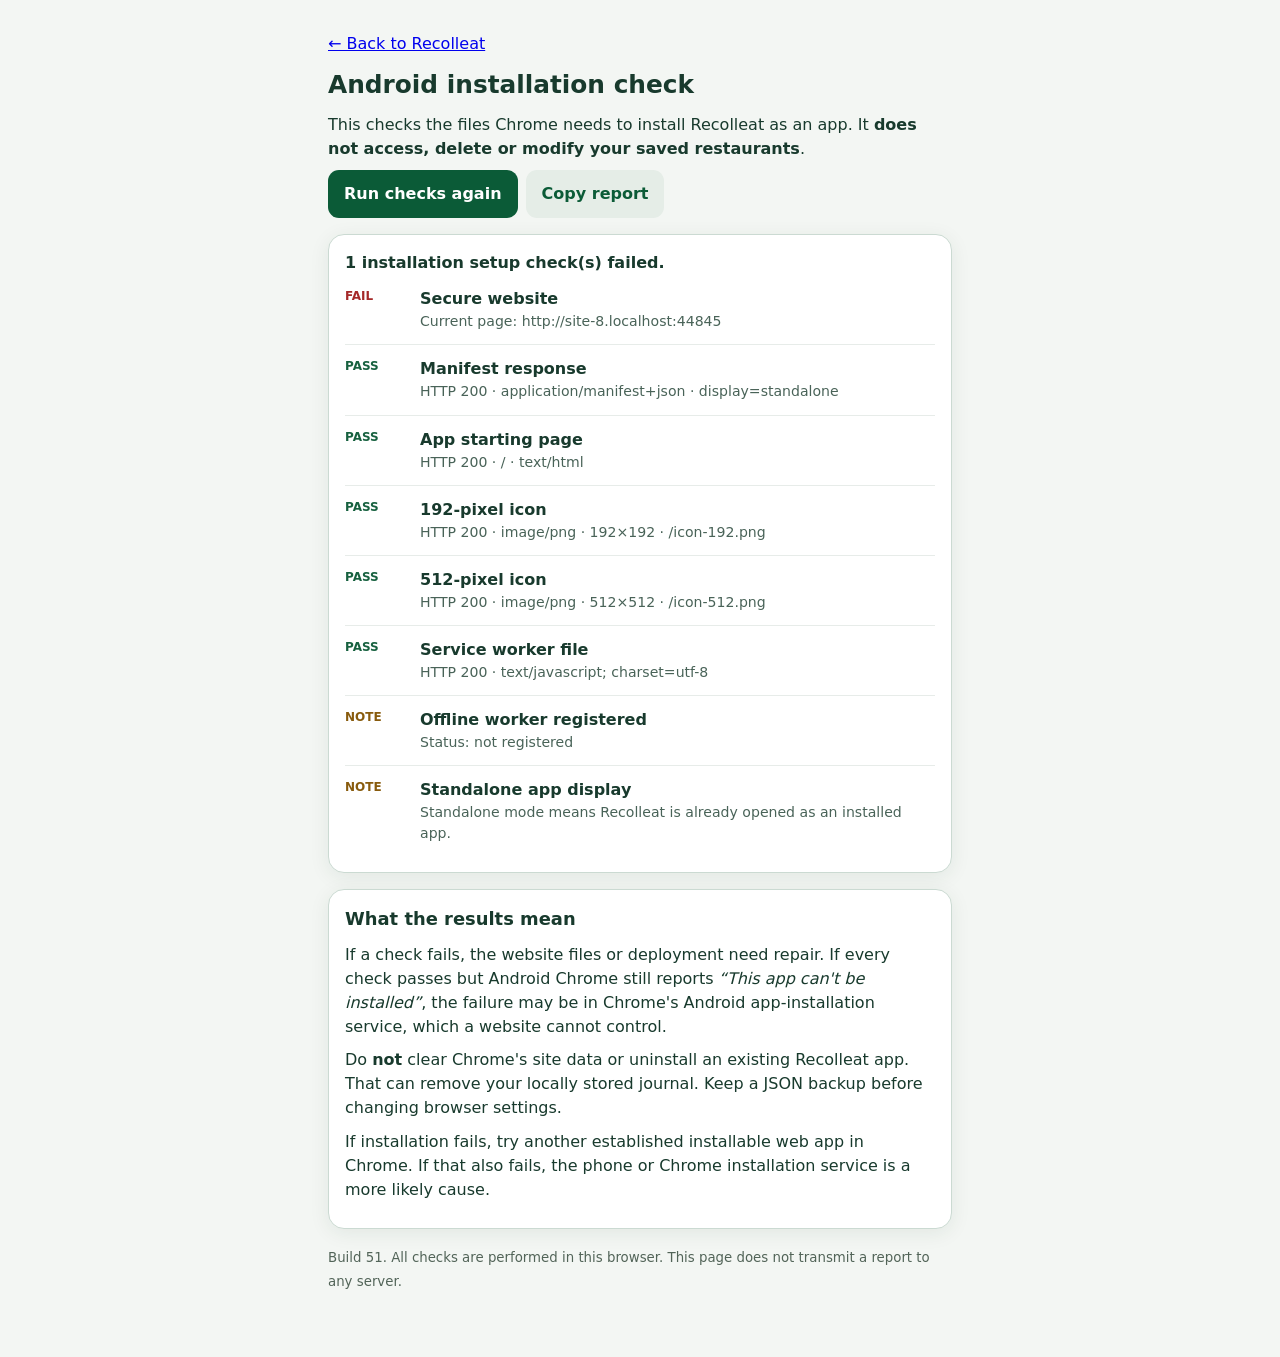
==== install-check.html @ e539c8e4 "Add files via upload" ====
<!DOCTYPE html>
<html lang="en"><head><meta charset="utf-8"><meta name="viewport" content="width=device-width, initial-scale=1"><title>Recolleat — Android installation check</title>
<meta name="theme-color" content="#0b5b37"><style>
:root{font-family:system-ui,-apple-system,BlinkMacSystemFont,"Segoe UI",sans-serif;color-scheme:light dark}*{box-sizing:border-box}
body{background:#f3f6f3;color:#183a2d;margin:0;line-height:1.5}main{max-width:660px;padding:22px 18px 55px;margin:auto}
h1{font-size:1.55rem;margin:10px 0}p{margin:.6em 0}small{color:#526458}.panel{background:white;border-radius:16px;border:1px solid #cbdad2;padding:16px;margin:16px 0;box-shadow:0 4px 20px #163d2214}
.result{display:flex;gap:10px;padding:12px 0;border-bottom:1px solid #e7ece9;align-items:start}.result:last-child{border:0}
.status{flex:0 0 65px;font-size:12px;font-weight:800;text-transform:uppercase;color:#17613f}.status.fail{color:#a52929}.status.warn{color:#885b0d}
.detail{overflow-wrap:anywhere;font-size:.88rem;color:#496358}strong{color:#183a2d}
button,a.action{border:0;background:#0b5b37;color:#fff;padding:12px 16px;border-radius:11px;cursor:pointer;font:inherit;font-weight:650;text-decoration:none;display:inline-block}button.secondary{background:#e5ede7;color:#0b5b37}
.actions{display:flex;gap:8px;flex-wrap:wrap}code{overflow-wrap:anywhere;background:#eef2ee;padding:1px 4px;border-radius:3px}
@media(prefers-color-scheme:dark){body{background:#10251d;color:#e4f5ea}.panel{background:#173126;border-color:#416454}.detail,small{color:#b3c9ba}.result{border-color:#345643}strong{color:#f0fff4}.status{color:#7bdbab}.status.fail{color:#ff8787}.status.warn{color:#ffcd71}.secondary{color:#103924}}
</style></head><body><main><p><a href="./">← Back to Recolleat</a></p><h1>Android installation check</h1>
<p>This checks the files Chrome needs to install Recolleat as an app. It <b>does not access, delete or modify your saved restaurants</b>.</p>
<div class="actions"><button id="run" type="button">Run checks again</button><button id="copy" class="secondary" type="button">Copy report</button></div>
<section class="panel" aria-live="polite"><strong id="summary">Checking installation setup…</strong><div id="results"></div></section>
<div class="panel"><h2 style="font-size:1.12rem;margin:0 0 8px">What the results mean</h2>
<p>If a check fails, the website files or deployment need repair. If every check passes but Android Chrome still reports <em>“This app can't be installed”</em>, the failure may be in Chrome's Android app-installation service, which a website cannot control.</p>
<p>Do <b>not</b> clear Chrome's site data or uninstall an existing Recolleat app. That can remove your locally stored journal. Keep a JSON backup before changing browser settings.</p>
<p>If installation fails, try another established installable web app in Chrome. If that also fails, the phone or Chrome installation service is a more likely cause.</p></div>
<p><small>Build 51. All checks are performed in this browser. This page does not transmit a report to any server.</small></p>
</main><script>
(function(){'use strict';
 const rows=[];const results=document.getElementById('results'),summary=document.getElementById('summary');
 const add=(label,ok,detail,kind)=>{rows.push({label,status:kind||(ok?'PASS':'FAIL'),detail}); const row=document.createElement('div');row.className='result'; const badge=document.createElement('div');badge.className='status '+(ok?'':kind==='NOTE'?'warn':'fail');badge.textContent=kind||(ok?'PASS':'FAIL');const content=document.createElement('div'),title=document.createElement('strong'),description=document.createElement('div');title.textContent=label;description.className='detail';description.textContent=detail;content.append(title,description);row.append(badge,content);results.append(row)};
 const retrieve=async (url)=>{let res=await fetch(url,{cache:'no-store'});return res};
 async function check(){results.replaceChildren();rows.length=0;summary.textContent='Running checks…';
 add('Secure website',location.protocol==='https:','Current page: '+location.origin);
 let manifest=null;
 try{
   const r=await retrieve('/manifest.webmanifest?install-check='+Date.now());const type=r.headers.get('content-type')||'(none)';
   if(!r.ok)throw Error('HTTP '+r.status);
   manifest=await r.json();
   const ok=/json|manifest/.test(type)&&manifest.name&&manifest.start_url&&manifest.scope&&['standalone','fullscreen','minimal-ui'].includes(manifest.display);
   add('Manifest response',Boolean(ok),'HTTP '+r.status+' · '+type+' · display='+String(manifest.display));
 }catch(e){add('Manifest response',false,String(e))}
 if(manifest){
  let startUrl;try{startUrl=new URL(manifest.start_url,location.origin);const r=await retrieve(startUrl.href);add('App starting page',r.ok&&r.headers.get('content-type')?.includes('text/html'),'HTTP '+r.status+' · '+startUrl.pathname+' · '+r.headers.get('content-type'));}catch(e){add('App starting page',false,String(e))}
  const icons=Array.isArray(manifest.icons)?manifest.icons:[];
  for(const size of [192,512]){
   const icon=icons.find(x=>x.sizes?.includes(String(size)+'x'+String(size))&&(!x.purpose||x.purpose.includes('any')));
   if(!icon){add(size+'-pixel icon',false,'Not declared in manifest');continue}
   try{const url=new URL(icon.src,location.origin);const r=await retrieve(url.href+'?install-check='+Date.now());const type=r.headers.get('content-type')||'(none)';const blob=await r.blob();
    let width=0,height=0;try{const bitmap=await createImageBitmap(blob);width=bitmap.width;height=bitmap.height;bitmap.close()}catch{}
    add(size+'-pixel icon',r.ok&&/image\//.test(type)&&width===size&&height===size,'HTTP '+r.status+' · '+type+' · '+width+'×'+height+' · '+url.pathname);
   }catch(e){add(size+'-pixel icon',false,String(e))}
  }
 }
 try{const r=await retrieve('/service-worker.js?install-check='+Date.now());add('Service worker file',r.ok&&/javascript|ecmascript/.test(r.headers.get('content-type')||''),'HTTP '+r.status+' · '+r.headers.get('content-type'))}catch(e){add('Service worker file',false,String(e))}
 if('serviceWorker' in navigator){try{const reg=await navigator.serviceWorker.getRegistration('/');add('Offline worker registered',Boolean(reg&&reg.active),'Status: '+(reg?.active?.state||'not registered'),!reg?'NOTE':undefined)}catch(e){add('Offline worker registered',false,String(e))}}else add('Offline worker registered',false,'Not supported by this browser');
 add('Standalone app display',matchMedia('(display-mode: standalone)').matches,'Standalone mode means Recolleat is already opened as an installed app.','NOTE');
 const fails=rows.filter(x=>x.status==='FAIL').length;summary.textContent=fails?fails+' installation setup check(s) failed.':'No failures detected in the web app files. Android installation still needs a device-level test.';
 }
 document.getElementById('run').addEventListener('click',check);
 document.getElementById('copy').addEventListener('click',async()=>{const text='Recolleat installation check (Build 51)\n'+rows.map(r=>r.status+' | '+r.label+': '+r.detail).join('\n');try{await navigator.clipboard.writeText(text);alert('Report copied.')}catch{prompt('Copy report:',text)}});
 check();
})();
</script></body></html>
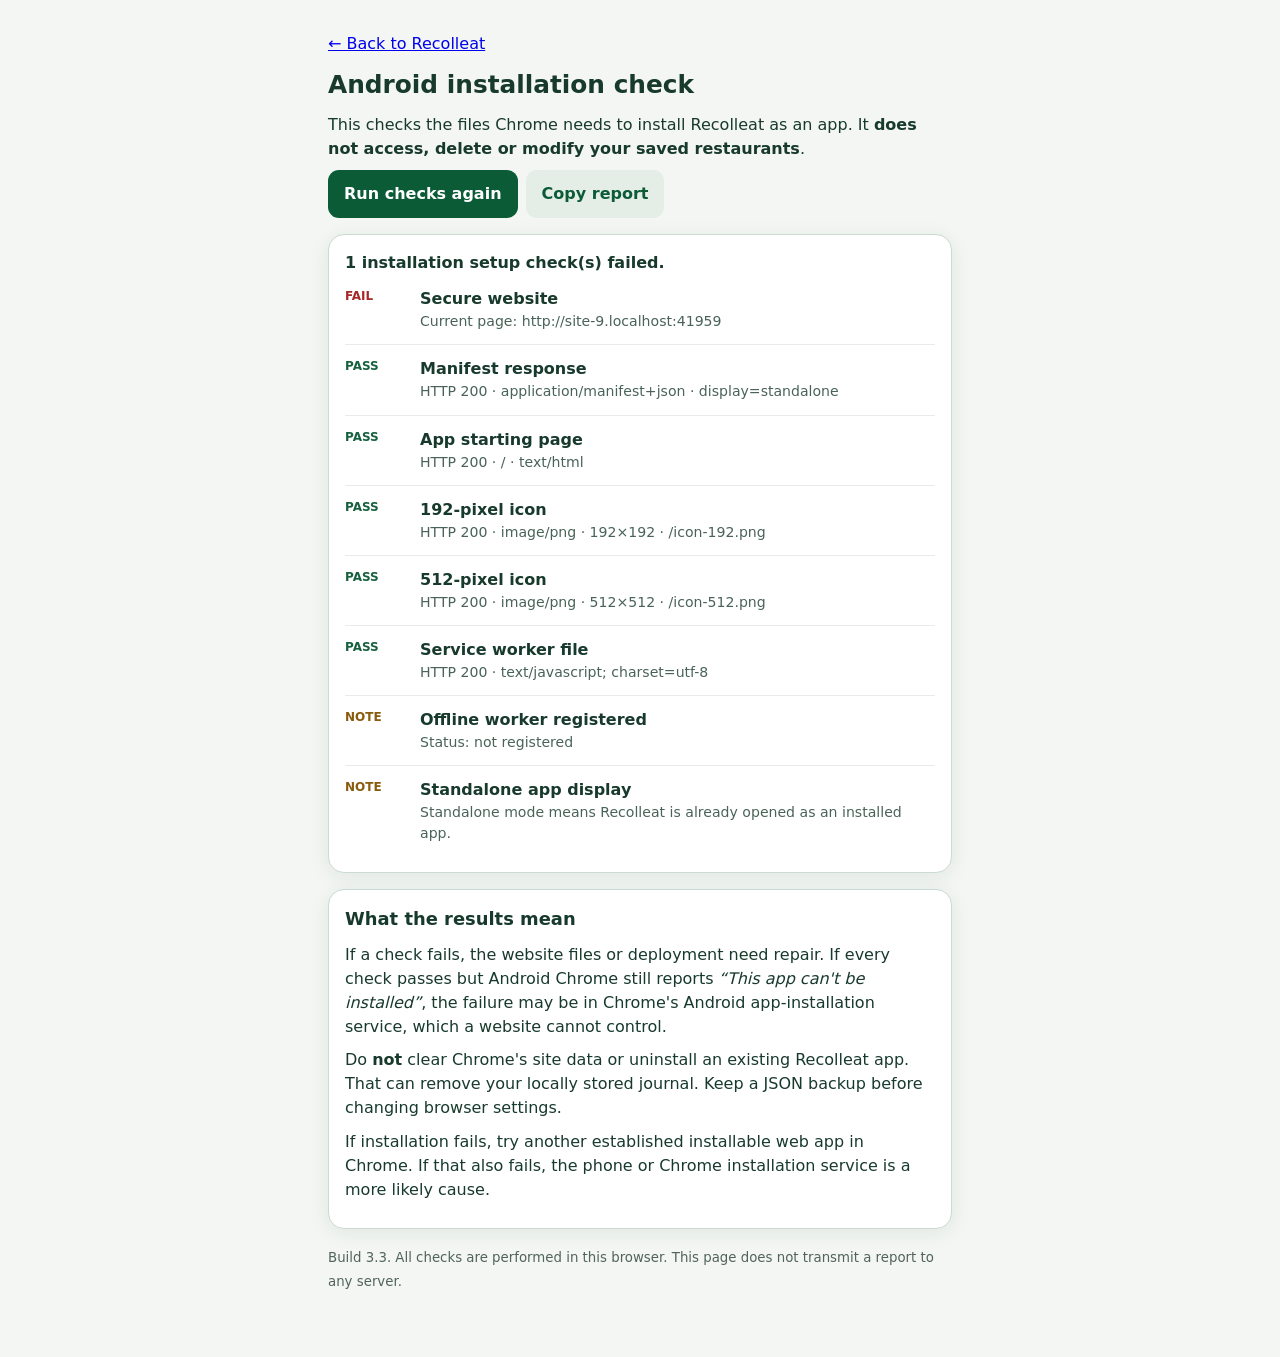
==== commit bf318170: "Add files via upload" ====
--- a/install-check.html
+++ b/install-check.html
@@ -18,7 +18,7 @@
 <p>If a check fails, the website files or deployment need repair. If every check passes but Android Chrome still reports <em>“This app can't be installed”</em>, the failure may be in Chrome's Android app-installation service, which a website cannot control.</p>
 <p>Do <b>not</b> clear Chrome's site data or uninstall an existing Recolleat app. That can remove your locally stored journal. Keep a JSON backup before changing browser settings.</p>
 <p>If installation fails, try another established installable web app in Chrome. If that also fails, the phone or Chrome installation service is a more likely cause.</p></div>
-<p><small>Build 51. All checks are performed in this browser. This page does not transmit a report to any server.</small></p>
+<p><small>Build 3.3. All checks are performed in this browser. This page does not transmit a report to any server.</small></p>
 </main><script>
 (function(){'use strict';
  const rows=[];const results=document.getElementById('results'),summary=document.getElementById('summary');
@@ -40,7 +40,7 @@
   for(const size of [192,512]){
    const icon=icons.find(x=>x.sizes?.includes(String(size)+'x'+String(size))&&(!x.purpose||x.purpose.includes('any')));
    if(!icon){add(size+'-pixel icon',false,'Not declared in manifest');continue}
-   try{const url=new URL(icon.src,location.origin);const r=await retrieve(url.href+'?install-check='+Date.now());const type=r.headers.get('content-type')||'(none)';const blob=await r.blob();
+   try{const url=new URL(icon.src,location.origin);url.searchParams.set('install-check',String(Date.now()));const r=await retrieve(url.href);const type=r.headers.get('content-type')||'(none)';const blob=await r.blob();
     let width=0,height=0;try{const bitmap=await createImageBitmap(blob);width=bitmap.width;height=bitmap.height;bitmap.close()}catch{}
     add(size+'-pixel icon',r.ok&&/image\//.test(type)&&width===size&&height===size,'HTTP '+r.status+' · '+type+' · '+width+'×'+height+' · '+url.pathname);
    }catch(e){add(size+'-pixel icon',false,String(e))}
@@ -52,7 +52,7 @@
  const fails=rows.filter(x=>x.status==='FAIL').length;summary.textContent=fails?fails+' installation setup check(s) failed.':'No failures detected in the web app files. Android installation still needs a device-level test.';
  }
  document.getElementById('run').addEventListener('click',check);
- document.getElementById('copy').addEventListener('click',async()=>{const text='Recolleat installation check (Build 51)\n'+rows.map(r=>r.status+' | '+r.label+': '+r.detail).join('\n');try{await navigator.clipboard.writeText(text);alert('Report copied.')}catch{prompt('Copy report:',text)}});
+ document.getElementById('copy').addEventListener('click',async()=>{const text='Recolleat installation check (Build 3.3)\n'+rows.map(r=>r.status+' | '+r.label+': '+r.detail).join('\n');try{await navigator.clipboard.writeText(text);alert('Report copied.')}catch{prompt('Copy report:',text)}});
  check();
 })();
 </script></body></html>
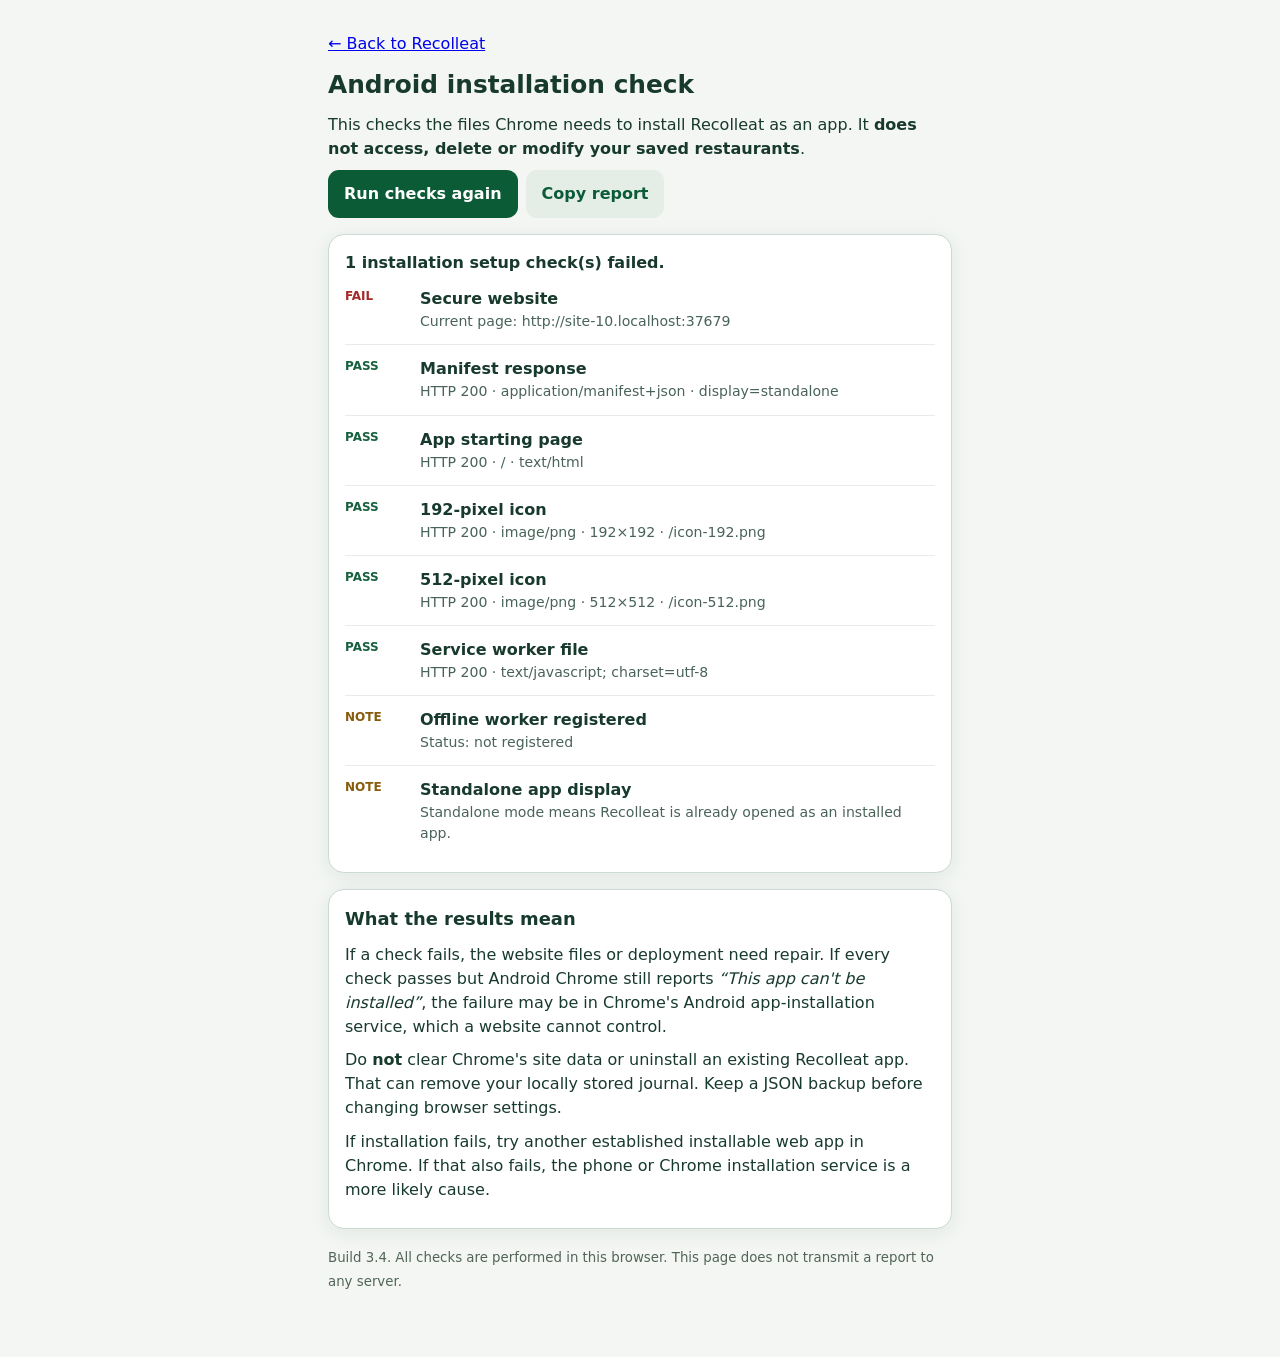
==== commit 44dabd97: "Add files via upload" ====
--- a/install-check.html
+++ b/install-check.html
@@ -18,7 +18,7 @@
 <p>If a check fails, the website files or deployment need repair. If every check passes but Android Chrome still reports <em>“This app can't be installed”</em>, the failure may be in Chrome's Android app-installation service, which a website cannot control.</p>
 <p>Do <b>not</b> clear Chrome's site data or uninstall an existing Recolleat app. That can remove your locally stored journal. Keep a JSON backup before changing browser settings.</p>
 <p>If installation fails, try another established installable web app in Chrome. If that also fails, the phone or Chrome installation service is a more likely cause.</p></div>
-<p><small>Build 3.3. All checks are performed in this browser. This page does not transmit a report to any server.</small></p>
+<p><small>Build 3.4. All checks are performed in this browser. This page does not transmit a report to any server.</small></p>
 </main><script>
 (function(){'use strict';
  const rows=[];const results=document.getElementById('results'),summary=document.getElementById('summary');
@@ -52,7 +52,7 @@
  const fails=rows.filter(x=>x.status==='FAIL').length;summary.textContent=fails?fails+' installation setup check(s) failed.':'No failures detected in the web app files. Android installation still needs a device-level test.';
  }
  document.getElementById('run').addEventListener('click',check);
- document.getElementById('copy').addEventListener('click',async()=>{const text='Recolleat installation check (Build 3.3)\n'+rows.map(r=>r.status+' | '+r.label+': '+r.detail).join('\n');try{await navigator.clipboard.writeText(text);alert('Report copied.')}catch{prompt('Copy report:',text)}});
+ document.getElementById('copy').addEventListener('click',async()=>{const text='Recolleat installation check (Build 3.4)\n'+rows.map(r=>r.status+' | '+r.label+': '+r.detail).join('\n');try{await navigator.clipboard.writeText(text);alert('Report copied.')}catch{prompt('Copy report:',text)}});
  check();
 })();
 </script></body></html>
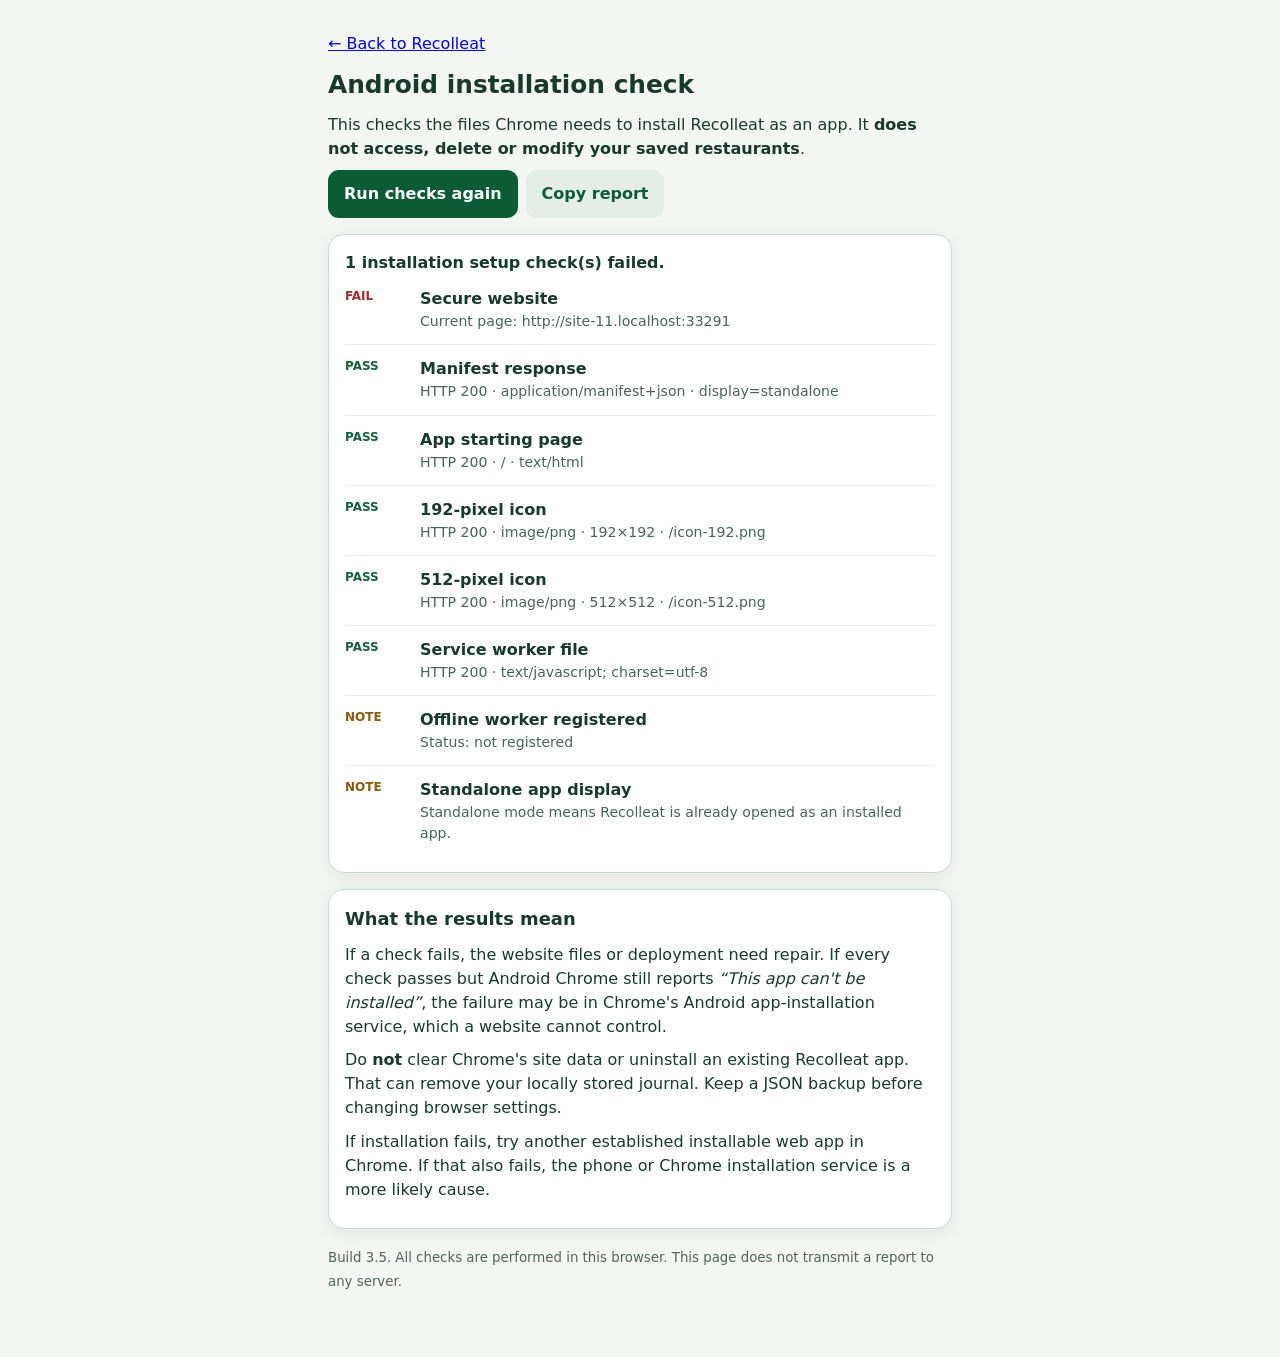
==== commit f1650ac8: "Add files via upload" ====
--- a/install-check.html
+++ b/install-check.html
@@ -18,7 +18,7 @@
 <p>If a check fails, the website files or deployment need repair. If every check passes but Android Chrome still reports <em>“This app can't be installed”</em>, the failure may be in Chrome's Android app-installation service, which a website cannot control.</p>
 <p>Do <b>not</b> clear Chrome's site data or uninstall an existing Recolleat app. That can remove your locally stored journal. Keep a JSON backup before changing browser settings.</p>
 <p>If installation fails, try another established installable web app in Chrome. If that also fails, the phone or Chrome installation service is a more likely cause.</p></div>
-<p><small>Build 3.4. All checks are performed in this browser. This page does not transmit a report to any server.</small></p>
+<p><small>Build 3.5. All checks are performed in this browser. This page does not transmit a report to any server.</small></p>
 </main><script>
 (function(){'use strict';
  const rows=[];const results=document.getElementById('results'),summary=document.getElementById('summary');
@@ -52,7 +52,7 @@
  const fails=rows.filter(x=>x.status==='FAIL').length;summary.textContent=fails?fails+' installation setup check(s) failed.':'No failures detected in the web app files. Android installation still needs a device-level test.';
  }
  document.getElementById('run').addEventListener('click',check);
- document.getElementById('copy').addEventListener('click',async()=>{const text='Recolleat installation check (Build 3.4)\n'+rows.map(r=>r.status+' | '+r.label+': '+r.detail).join('\n');try{await navigator.clipboard.writeText(text);alert('Report copied.')}catch{prompt('Copy report:',text)}});
+ document.getElementById('copy').addEventListener('click',async()=>{const text='Recolleat installation check (Build 3.5)\n'+rows.map(r=>r.status+' | '+r.label+': '+r.detail).join('\n');try{await navigator.clipboard.writeText(text);alert('Report copied.')}catch{prompt('Copy report:',text)}});
  check();
 })();
 </script></body></html>
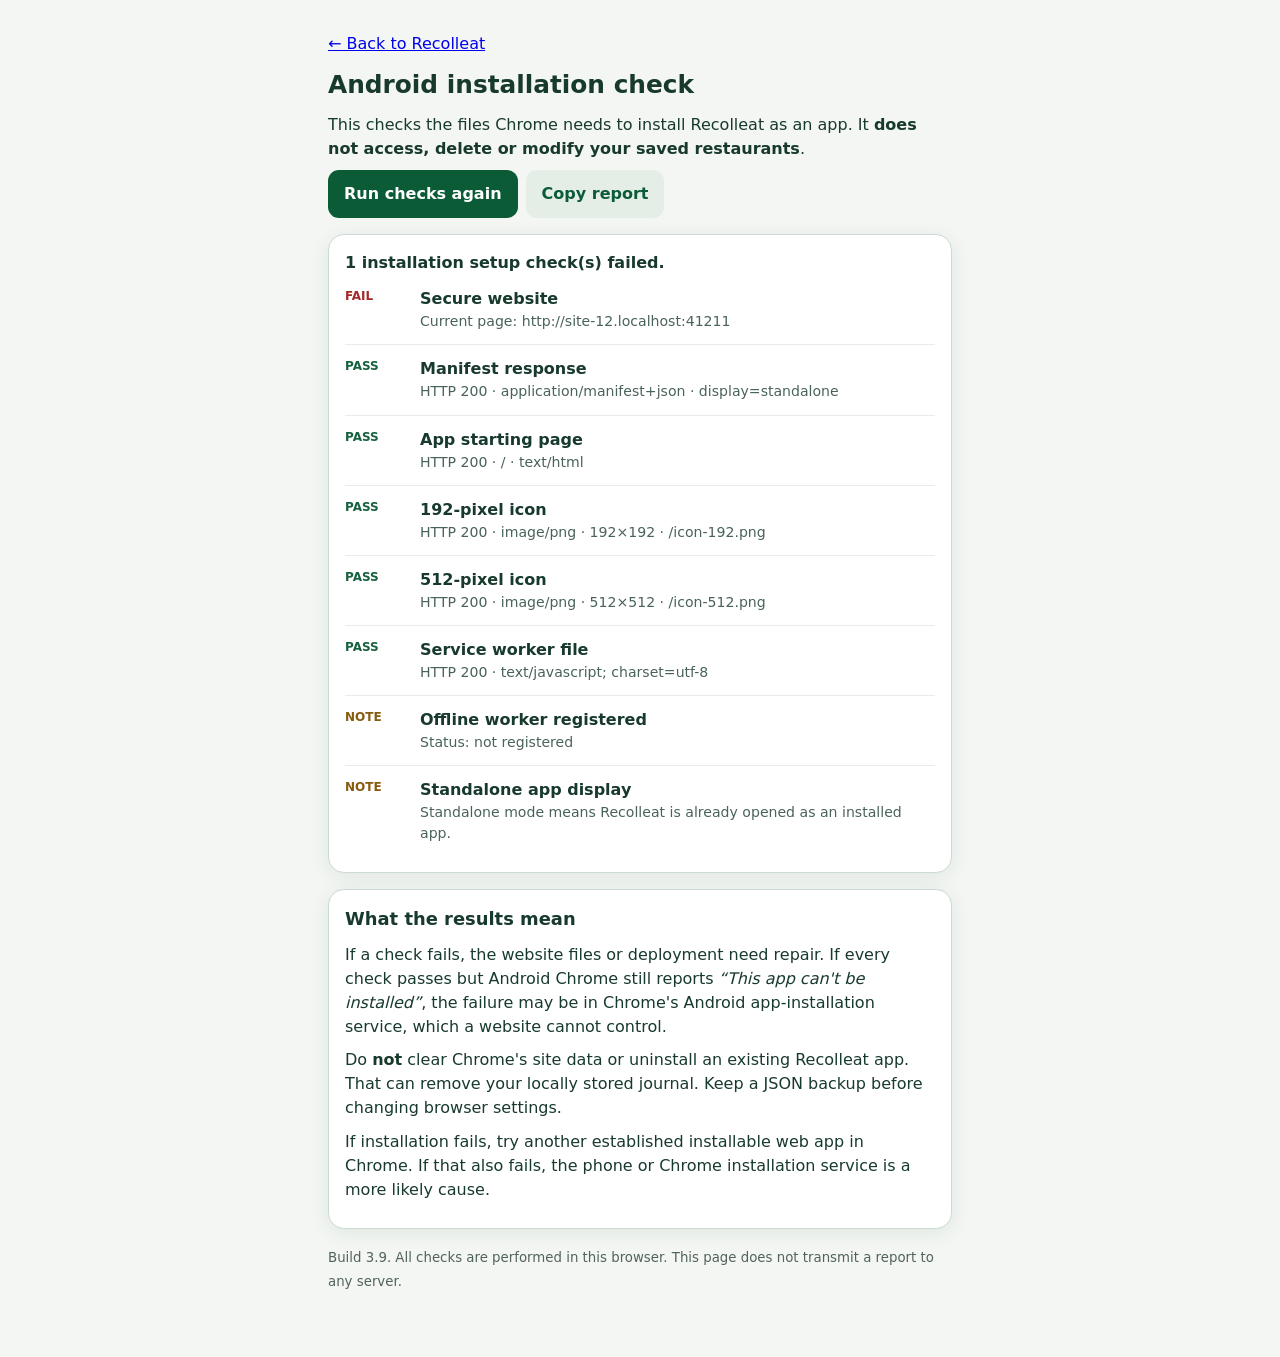
==== commit 3c6da57d: "Add files via upload" ====
--- a/install-check.html
+++ b/install-check.html
@@ -18,7 +18,7 @@
 <p>If a check fails, the website files or deployment need repair. If every check passes but Android Chrome still reports <em>“This app can't be installed”</em>, the failure may be in Chrome's Android app-installation service, which a website cannot control.</p>
 <p>Do <b>not</b> clear Chrome's site data or uninstall an existing Recolleat app. That can remove your locally stored journal. Keep a JSON backup before changing browser settings.</p>
 <p>If installation fails, try another established installable web app in Chrome. If that also fails, the phone or Chrome installation service is a more likely cause.</p></div>
-<p><small>Build 3.5. All checks are performed in this browser. This page does not transmit a report to any server.</small></p>
+<p><small>Build 3.9. All checks are performed in this browser. This page does not transmit a report to any server.</small></p>
 </main><script>
 (function(){'use strict';
  const rows=[];const results=document.getElementById('results'),summary=document.getElementById('summary');
@@ -52,7 +52,7 @@
  const fails=rows.filter(x=>x.status==='FAIL').length;summary.textContent=fails?fails+' installation setup check(s) failed.':'No failures detected in the web app files. Android installation still needs a device-level test.';
  }
  document.getElementById('run').addEventListener('click',check);
- document.getElementById('copy').addEventListener('click',async()=>{const text='Recolleat installation check (Build 3.5)\n'+rows.map(r=>r.status+' | '+r.label+': '+r.detail).join('\n');try{await navigator.clipboard.writeText(text);alert('Report copied.')}catch{prompt('Copy report:',text)}});
+ document.getElementById('copy').addEventListener('click',async()=>{const text='Recolleat installation check (Build 3.9)\n'+rows.map(r=>r.status+' | '+r.label+': '+r.detail).join('\n');try{await navigator.clipboard.writeText(text);alert('Report copied.')}catch{prompt('Copy report:',text)}});
  check();
 })();
 </script></body></html>
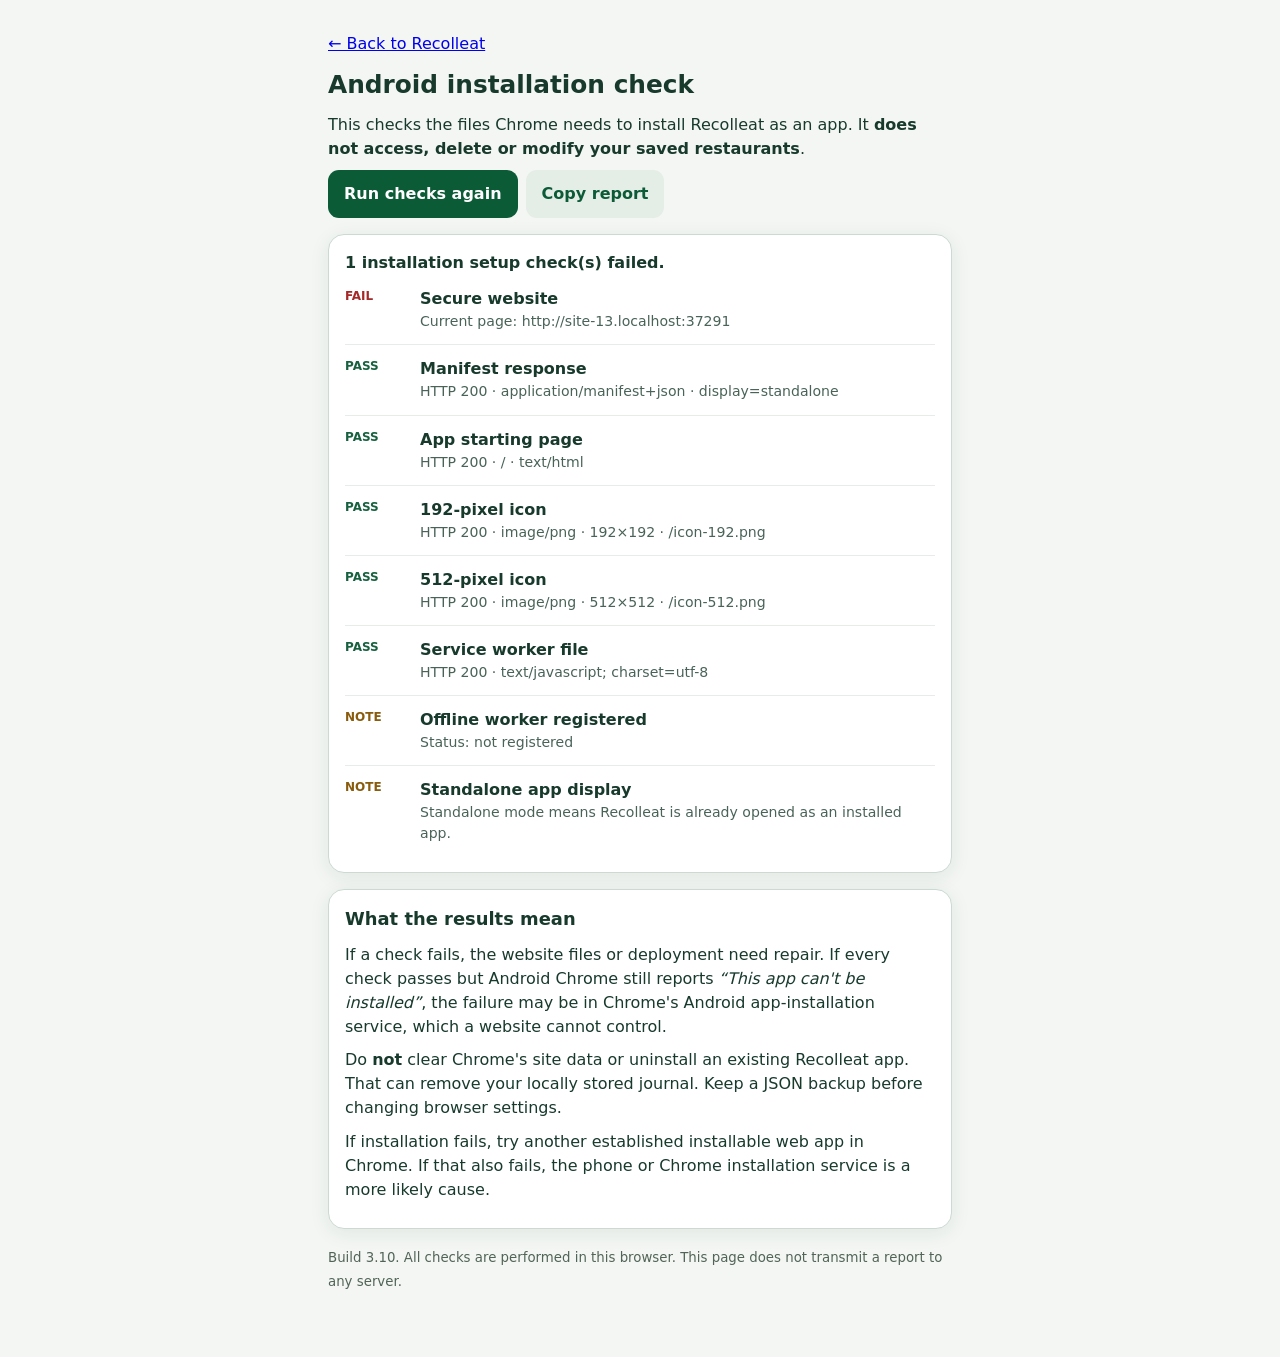
==== commit 87b4f77c: "Add files via upload" ====
--- a/install-check.html
+++ b/install-check.html
@@ -18,7 +18,7 @@
 <p>If a check fails, the website files or deployment need repair. If every check passes but Android Chrome still reports <em>“This app can't be installed”</em>, the failure may be in Chrome's Android app-installation service, which a website cannot control.</p>
 <p>Do <b>not</b> clear Chrome's site data or uninstall an existing Recolleat app. That can remove your locally stored journal. Keep a JSON backup before changing browser settings.</p>
 <p>If installation fails, try another established installable web app in Chrome. If that also fails, the phone or Chrome installation service is a more likely cause.</p></div>
-<p><small>Build 3.9. All checks are performed in this browser. This page does not transmit a report to any server.</small></p>
+<p><small>Build 3.10. All checks are performed in this browser. This page does not transmit a report to any server.</small></p>
 </main><script>
 (function(){'use strict';
  const rows=[];const results=document.getElementById('results'),summary=document.getElementById('summary');
@@ -52,7 +52,7 @@
  const fails=rows.filter(x=>x.status==='FAIL').length;summary.textContent=fails?fails+' installation setup check(s) failed.':'No failures detected in the web app files. Android installation still needs a device-level test.';
  }
  document.getElementById('run').addEventListener('click',check);
- document.getElementById('copy').addEventListener('click',async()=>{const text='Recolleat installation check (Build 3.9)\n'+rows.map(r=>r.status+' | '+r.label+': '+r.detail).join('\n');try{await navigator.clipboard.writeText(text);alert('Report copied.')}catch{prompt('Copy report:',text)}});
+ document.getElementById('copy').addEventListener('click',async()=>{const text='Recolleat installation check (Build 3.10)\n'+rows.map(r=>r.status+' | '+r.label+': '+r.detail).join('\n');try{await navigator.clipboard.writeText(text);alert('Report copied.')}catch{prompt('Copy report:',text)}});
  check();
 })();
 </script></body></html>
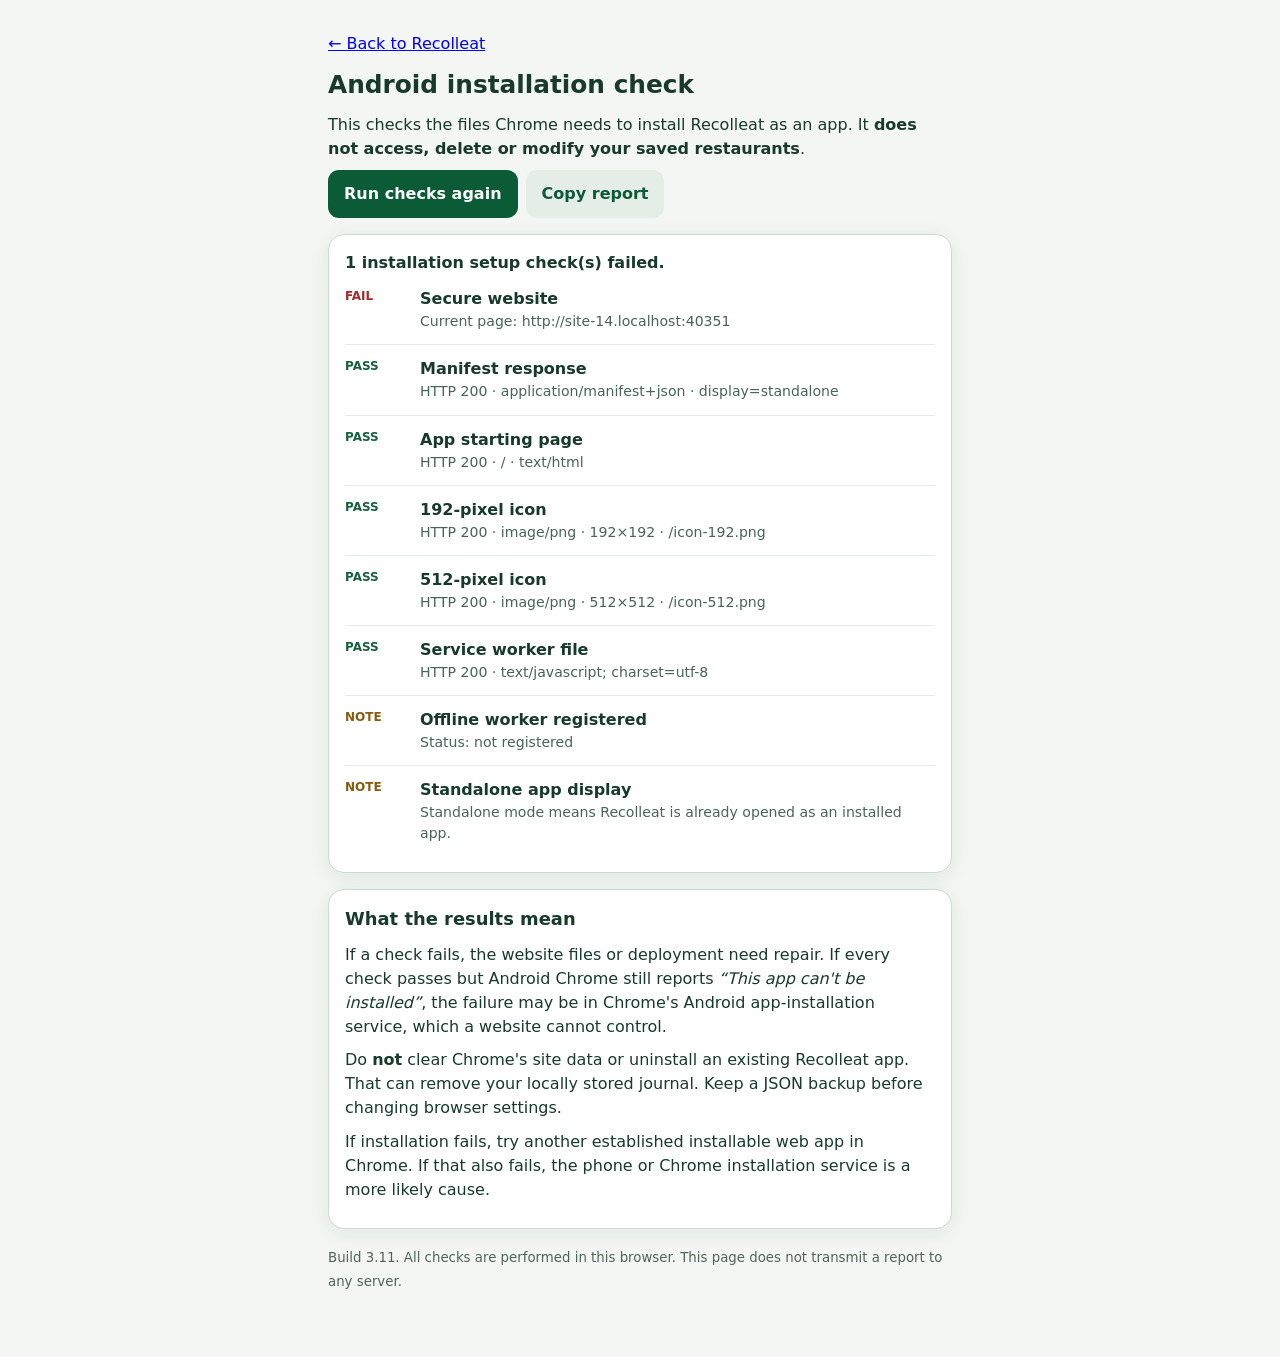
==== commit b7b39d42: "Add files via upload" ====
--- a/install-check.html
+++ b/install-check.html
@@ -18,7 +18,7 @@
 <p>If a check fails, the website files or deployment need repair. If every check passes but Android Chrome still reports <em>“This app can't be installed”</em>, the failure may be in Chrome's Android app-installation service, which a website cannot control.</p>
 <p>Do <b>not</b> clear Chrome's site data or uninstall an existing Recolleat app. That can remove your locally stored journal. Keep a JSON backup before changing browser settings.</p>
 <p>If installation fails, try another established installable web app in Chrome. If that also fails, the phone or Chrome installation service is a more likely cause.</p></div>
-<p><small>Build 3.10. All checks are performed in this browser. This page does not transmit a report to any server.</small></p>
+<p><small>Build 3.11. All checks are performed in this browser. This page does not transmit a report to any server.</small></p>
 </main><script>
 (function(){'use strict';
  const rows=[];const results=document.getElementById('results'),summary=document.getElementById('summary');
@@ -52,7 +52,7 @@
  const fails=rows.filter(x=>x.status==='FAIL').length;summary.textContent=fails?fails+' installation setup check(s) failed.':'No failures detected in the web app files. Android installation still needs a device-level test.';
  }
  document.getElementById('run').addEventListener('click',check);
- document.getElementById('copy').addEventListener('click',async()=>{const text='Recolleat installation check (Build 3.10)\n'+rows.map(r=>r.status+' | '+r.label+': '+r.detail).join('\n');try{await navigator.clipboard.writeText(text);alert('Report copied.')}catch{prompt('Copy report:',text)}});
+ document.getElementById('copy').addEventListener('click',async()=>{const text='Recolleat installation check (Build 3.11)\n'+rows.map(r=>r.status+' | '+r.label+': '+r.detail).join('\n');try{await navigator.clipboard.writeText(text);alert('Report copied.')}catch{prompt('Copy report:',text)}});
  check();
 })();
 </script></body></html>
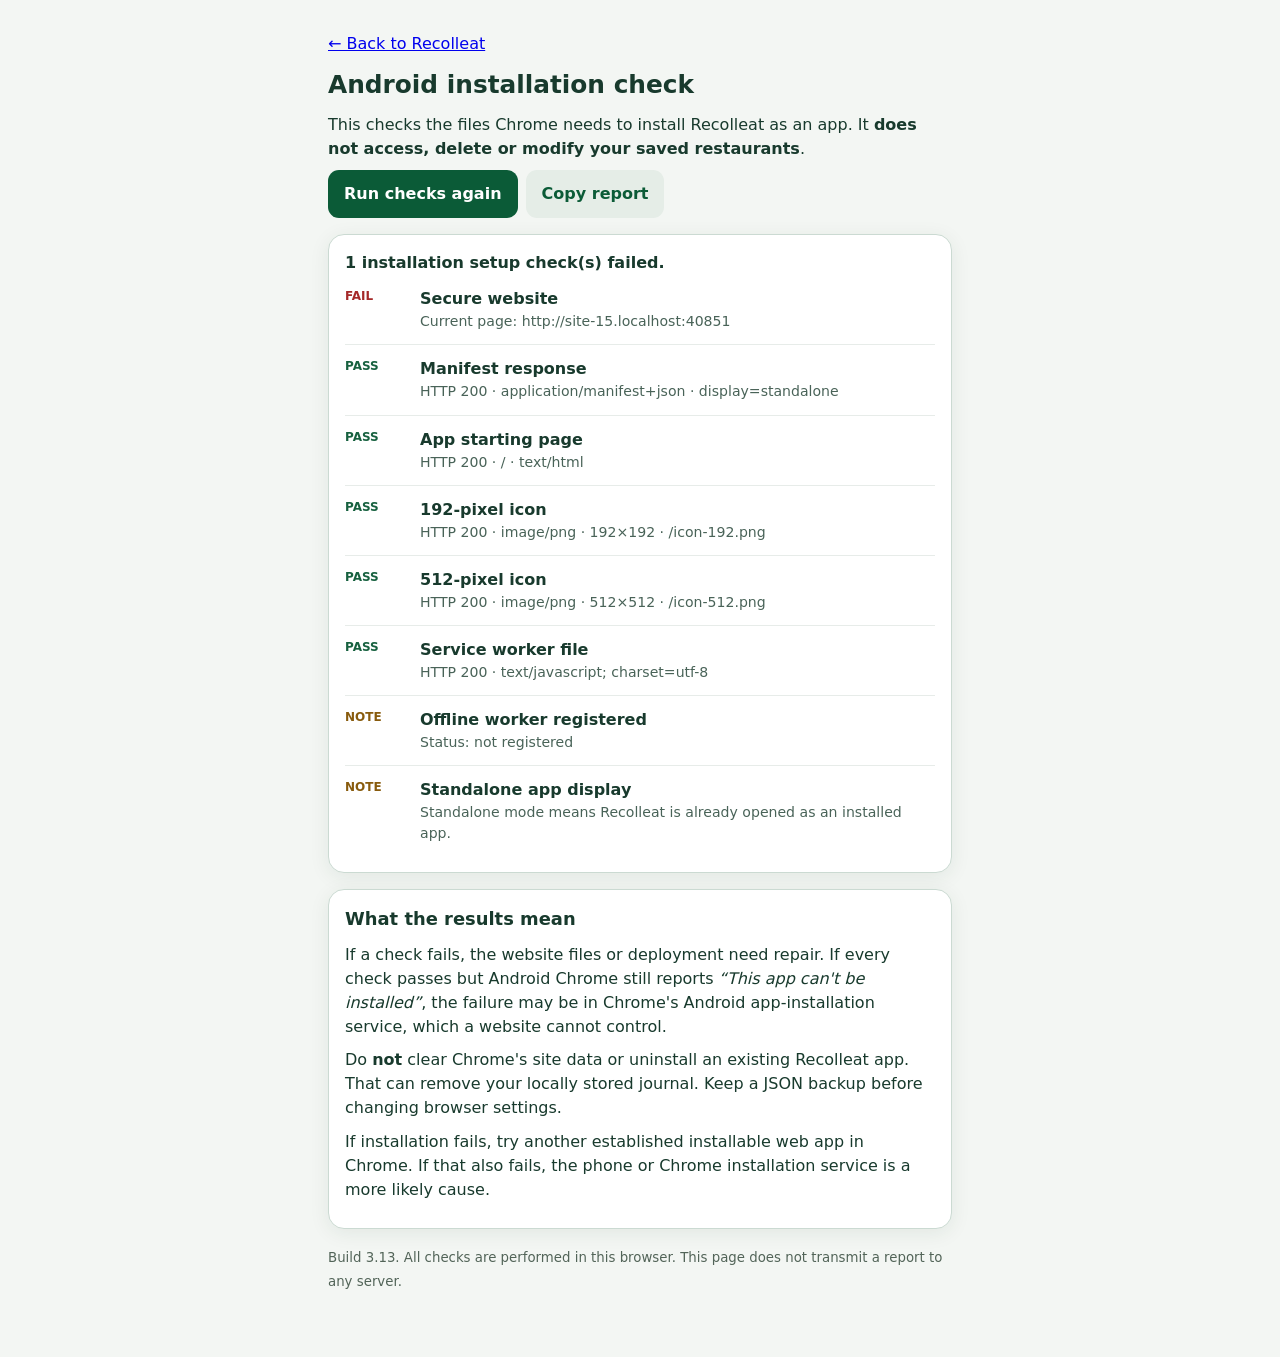
==== commit 6752101c: "Add files via upload" ====
--- a/install-check.html
+++ b/install-check.html
@@ -18,7 +18,7 @@
 <p>If a check fails, the website files or deployment need repair. If every check passes but Android Chrome still reports <em>“This app can't be installed”</em>, the failure may be in Chrome's Android app-installation service, which a website cannot control.</p>
 <p>Do <b>not</b> clear Chrome's site data or uninstall an existing Recolleat app. That can remove your locally stored journal. Keep a JSON backup before changing browser settings.</p>
 <p>If installation fails, try another established installable web app in Chrome. If that also fails, the phone or Chrome installation service is a more likely cause.</p></div>
-<p><small>Build 3.11. All checks are performed in this browser. This page does not transmit a report to any server.</small></p>
+<p><small>Build 3.13. All checks are performed in this browser. This page does not transmit a report to any server.</small></p>
 </main><script>
 (function(){'use strict';
  const rows=[];const results=document.getElementById('results'),summary=document.getElementById('summary');
@@ -52,7 +52,7 @@
  const fails=rows.filter(x=>x.status==='FAIL').length;summary.textContent=fails?fails+' installation setup check(s) failed.':'No failures detected in the web app files. Android installation still needs a device-level test.';
  }
  document.getElementById('run').addEventListener('click',check);
- document.getElementById('copy').addEventListener('click',async()=>{const text='Recolleat installation check (Build 3.11)\n'+rows.map(r=>r.status+' | '+r.label+': '+r.detail).join('\n');try{await navigator.clipboard.writeText(text);alert('Report copied.')}catch{prompt('Copy report:',text)}});
+ document.getElementById('copy').addEventListener('click',async()=>{const text='Recolleat installation check (Build 3.13)\n'+rows.map(r=>r.status+' | '+r.label+': '+r.detail).join('\n');try{await navigator.clipboard.writeText(text);alert('Report copied.')}catch{prompt('Copy report:',text)}});
  check();
 })();
 </script></body></html>
